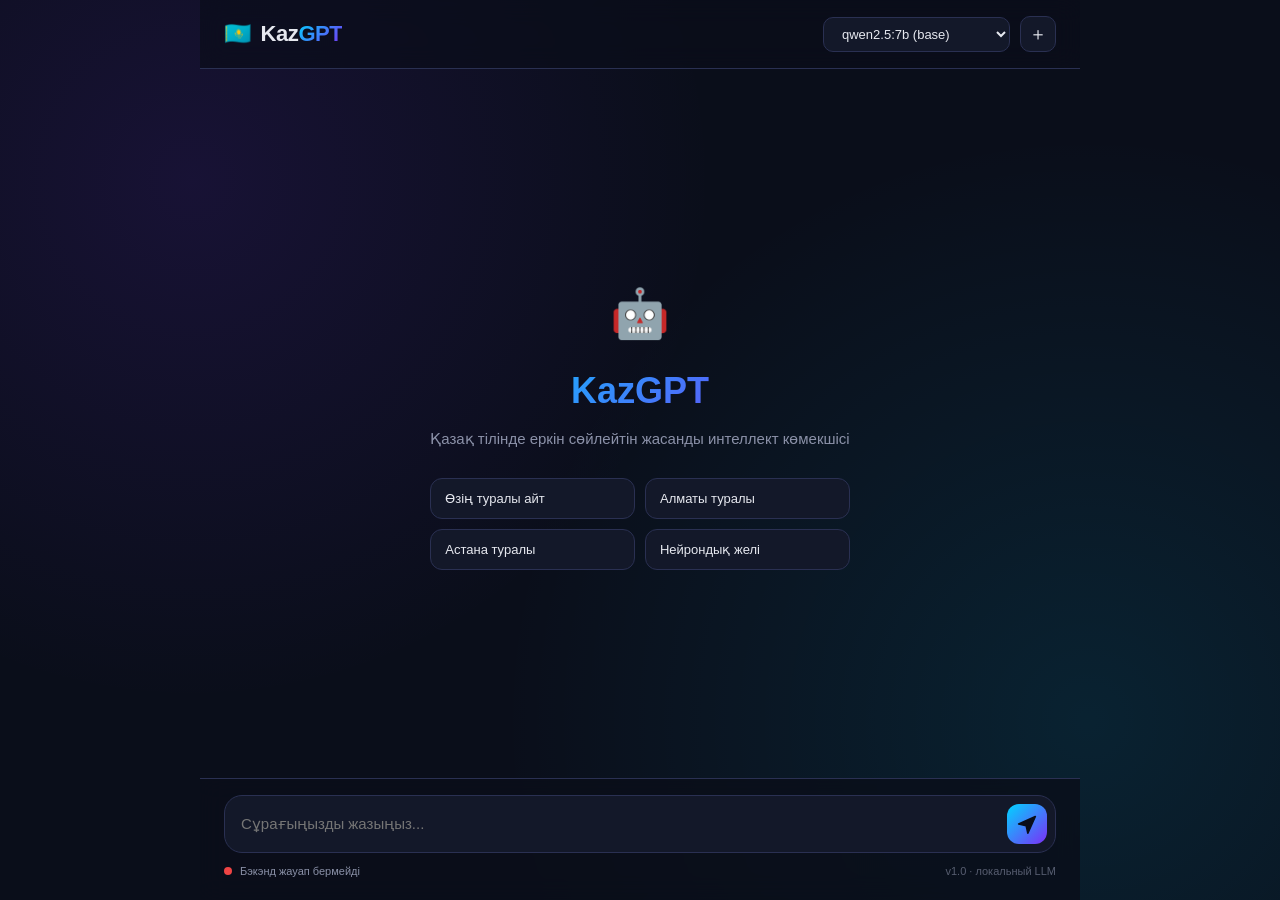
==== backend/src/main/resources/static/index.html @ 70ea5f59 "feat: initial KazGPT — local Kazakh AI assistant v1.0 working prototype: - Spring Boot 3.5 backend w" ====
<!DOCTYPE html>
<html lang="kk">
<head>
    <meta charset="UTF-8">
    <meta name="viewport" content="width=device-width, initial-scale=1.0">
    <title>KazGPT — Қазақ тіліндегі жасанды интеллект</title>
    <link rel="stylesheet" href="style.css">
    <link rel="icon" type="image/svg+xml" href="favicon.svg">
</head>
<body>
    <div class="app">
        <header>
            <div class="brand">
                <span class="brand-icon">🇰🇿</span>
                <span class="brand-text">Kaz<span class="brand-accent">GPT</span></span>
            </div>
            <div class="header-controls">
                <select id="modelSelect" class="model-select" title="Модельді таңдау">
                    <option value="base">qwen2.5:7b (base)</option>
                    <option value="v2">KazGPT v2 (fine-tuned)</option>
                </select>
                <button class="ghost-btn" id="newChatBtn" title="Жаңа сұхбат">＋</button>
            </div>
        </header>

        <main class="chat" id="chat">
            <div class="welcome">
                <div class="welcome-icon">🤖</div>
                <h1>KazGPT</h1>
                <p>Қазақ тілінде еркін сөйлейтін жасанды интеллект көмекшісі</p>
                <div class="suggestions">
                    <button class="suggestion" data-q="Сәлем! Өзің туралы айтып бер">Өзің туралы айт</button>
                    <button class="suggestion" data-q="Алматы туралы қысқаша мәлімет бер">Алматы туралы</button>
                    <button class="suggestion" data-q="Қазақстанның астанасы қандай?">Астана туралы</button>
                    <button class="suggestion" data-q="Нейрондық желі дегеніміз не?">Нейрондық желі</button>
                </div>
            </div>
        </main>

        <footer class="composer">
            <div class="input-wrap">
                <textarea id="input" placeholder="Сұрағыңызды жазыңыз..." rows="1"></textarea>
                <button id="sendBtn" class="send-btn" title="Жіберу">
                    <svg width="20" height="20" viewBox="0 0 24 24" fill="none">
                        <path d="M2 12l20-9-9 20-2-9-9-2z" stroke="currentColor" stroke-width="2" stroke-linejoin="round" fill="currentColor"/>
                    </svg>
                </button>
            </div>
            <div class="hint">
                <span id="statusDot" class="status-dot"></span>
                <span id="statusText">Күту режимінде</span>
                <span class="hint-version">v1.0 · локальный LLM</span>
            </div>
        </footer>
    </div>

    <script src="app.js"></script>
</body>
</html>
---- backend/src/main/resources/static/style.css ----
:root {
    --bg: #0a0e1a;
    --surface: #131829;
    --surface-2: #1c2238;
    --border: #2a3052;
    --text: #e6e8ef;
    --text-dim: #8b91a8;
    --accent: #00d4ff;
    --accent-2: #7b2ff7;
    --accent-grad: linear-gradient(135deg, #00d4ff 0%, #7b2ff7 100%);
    --success: #34d399;
    --danger: #ef4444;
}

* { box-sizing: border-box; margin: 0; padding: 0; }

html, body {
    height: 100%;
    overflow: hidden;
}

body {
    font-family: -apple-system, BlinkMacSystemFont, "Inter", "Segoe UI", sans-serif;
    background:
        radial-gradient(circle at 15% 20%, rgba(123, 47, 247, 0.12) 0%, transparent 40%),
        radial-gradient(circle at 85% 80%, rgba(0, 212, 255, 0.10) 0%, transparent 45%),
        var(--bg);
    color: var(--text);
    line-height: 1.55;
    font-size: 15px;
    -webkit-font-smoothing: antialiased;
}

.app {
    max-width: 880px;
    margin: 0 auto;
    height: 100vh;
    display: flex;
    flex-direction: column;
}

header {
    display: flex;
    align-items: center;
    justify-content: space-between;
    padding: 16px 24px;
    border-bottom: 1px solid var(--border);
    backdrop-filter: blur(12px);
    background: rgba(10, 14, 26, 0.7);
}

.brand {
    display: flex;
    align-items: center;
    gap: 10px;
    font-size: 22px;
    font-weight: 700;
    letter-spacing: -0.02em;
}

.brand-icon { font-size: 22px; }
.brand-accent {
    background: var(--accent-grad);
    -webkit-background-clip: text;
    background-clip: text;
    color: transparent;
}

.header-controls {
    display: flex;
    gap: 10px;
    align-items: center;
}

.model-select {
    background: var(--surface);
    color: var(--text);
    border: 1px solid var(--border);
    border-radius: 10px;
    padding: 8px 14px;
    font-size: 13px;
    font-family: inherit;
    cursor: pointer;
    outline: none;
    transition: border-color 0.15s;
}
.model-select:hover { border-color: var(--accent); }

.ghost-btn {
    background: var(--surface);
    color: var(--text);
    border: 1px solid var(--border);
    border-radius: 10px;
    width: 36px;
    height: 36px;
    cursor: pointer;
    font-size: 18px;
    transition: all 0.15s;
}
.ghost-btn:hover {
    border-color: var(--accent);
    color: var(--accent);
}

main.chat {
    flex: 1;
    overflow-y: auto;
    padding: 24px;
    display: flex;
    flex-direction: column;
    gap: 18px;
}

.welcome {
    text-align: center;
    padding: 40px 20px;
    margin: auto;
    max-width: 520px;
}
.welcome-icon { font-size: 48px; margin-bottom: 12px; }
.welcome h1 {
    font-size: 36px;
    margin-bottom: 8px;
    background: var(--accent-grad);
    -webkit-background-clip: text;
    background-clip: text;
    color: transparent;
}
.welcome p {
    color: var(--text-dim);
    margin-bottom: 28px;
}
.suggestions {
    display: grid;
    grid-template-columns: 1fr 1fr;
    gap: 10px;
}
.suggestion {
    background: var(--surface);
    color: var(--text);
    border: 1px solid var(--border);
    border-radius: 12px;
    padding: 12px 14px;
    text-align: left;
    cursor: pointer;
    font-family: inherit;
    font-size: 13px;
    transition: all 0.15s;
}
.suggestion:hover {
    border-color: var(--accent);
    background: var(--surface-2);
    transform: translateY(-2px);
}

.msg {
    display: flex;
    gap: 12px;
    align-items: flex-start;
    animation: fadeIn 0.3s ease;
}

@keyframes fadeIn {
    from { opacity: 0; transform: translateY(6px); }
    to { opacity: 1; transform: none; }
}

.msg.user { flex-direction: row-reverse; }

.avatar {
    width: 32px;
    height: 32px;
    border-radius: 10px;
    display: flex;
    align-items: center;
    justify-content: center;
    font-weight: 700;
    font-size: 13px;
    flex-shrink: 0;
}
.msg.bot .avatar { background: var(--accent-grad); color: #0a0e1a; }
.msg.user .avatar { background: var(--surface-2); color: var(--text); border: 1px solid var(--border); }

.bubble {
    max-width: 78%;
    padding: 12px 16px;
    border-radius: 14px;
    background: var(--surface);
    border: 1px solid var(--border);
    word-wrap: break-word;
    white-space: pre-wrap;
}
.msg.user .bubble {
    background: var(--surface-2);
    border-color: var(--accent);
}
.msg.bot.streaming .bubble::after {
    content: '▍';
    color: var(--accent);
    animation: blink 1s infinite;
    margin-left: 2px;
}
@keyframes blink {
    0%, 50% { opacity: 1; }
    51%, 100% { opacity: 0; }
}

.bubble strong { color: var(--accent); }

.composer {
    padding: 16px 24px 20px;
    border-top: 1px solid var(--border);
    background: rgba(10, 14, 26, 0.8);
    backdrop-filter: blur(12px);
}

.input-wrap {
    display: flex;
    align-items: flex-end;
    gap: 10px;
    background: var(--surface);
    border: 1px solid var(--border);
    border-radius: 18px;
    padding: 8px 8px 8px 16px;
    transition: border-color 0.15s;
}
.input-wrap:focus-within { border-color: var(--accent); }

textarea#input {
    flex: 1;
    background: transparent;
    border: none;
    color: var(--text);
    font-family: inherit;
    font-size: 15px;
    resize: none;
    outline: none;
    max-height: 160px;
    padding: 8px 0;
    line-height: 1.5;
}

.send-btn {
    background: var(--accent-grad);
    color: #0a0e1a;
    border: none;
    border-radius: 12px;
    width: 40px;
    height: 40px;
    display: flex;
    align-items: center;
    justify-content: center;
    cursor: pointer;
    flex-shrink: 0;
    transition: transform 0.15s, opacity 0.15s;
}
.send-btn:hover { transform: scale(1.05); }
.send-btn:disabled { opacity: 0.4; cursor: not-allowed; transform: none; }

.hint {
    display: flex;
    align-items: center;
    gap: 8px;
    margin-top: 10px;
    font-size: 11px;
    color: var(--text-dim);
}
.hint-version { margin-left: auto; opacity: 0.6; }

.status-dot {
    width: 8px;
    height: 8px;
    border-radius: 50%;
    background: var(--text-dim);
    transition: background 0.2s;
}
.status-dot.ok { background: var(--success); box-shadow: 0 0 8px var(--success); }
.status-dot.error { background: var(--danger); }

main.chat::-webkit-scrollbar { width: 8px; }
main.chat::-webkit-scrollbar-track { background: transparent; }
main.chat::-webkit-scrollbar-thumb { background: var(--border); border-radius: 4px; }
main.chat::-webkit-scrollbar-thumb:hover { background: var(--accent); }

@media (max-width: 640px) {
    header { padding: 12px 16px; }
    .brand { font-size: 18px; }
    main.chat { padding: 16px; }
    .composer { padding: 12px 16px 16px; }
    .bubble { max-width: 88%; }
    .suggestions { grid-template-columns: 1fr; }
    .welcome h1 { font-size: 28px; }
}
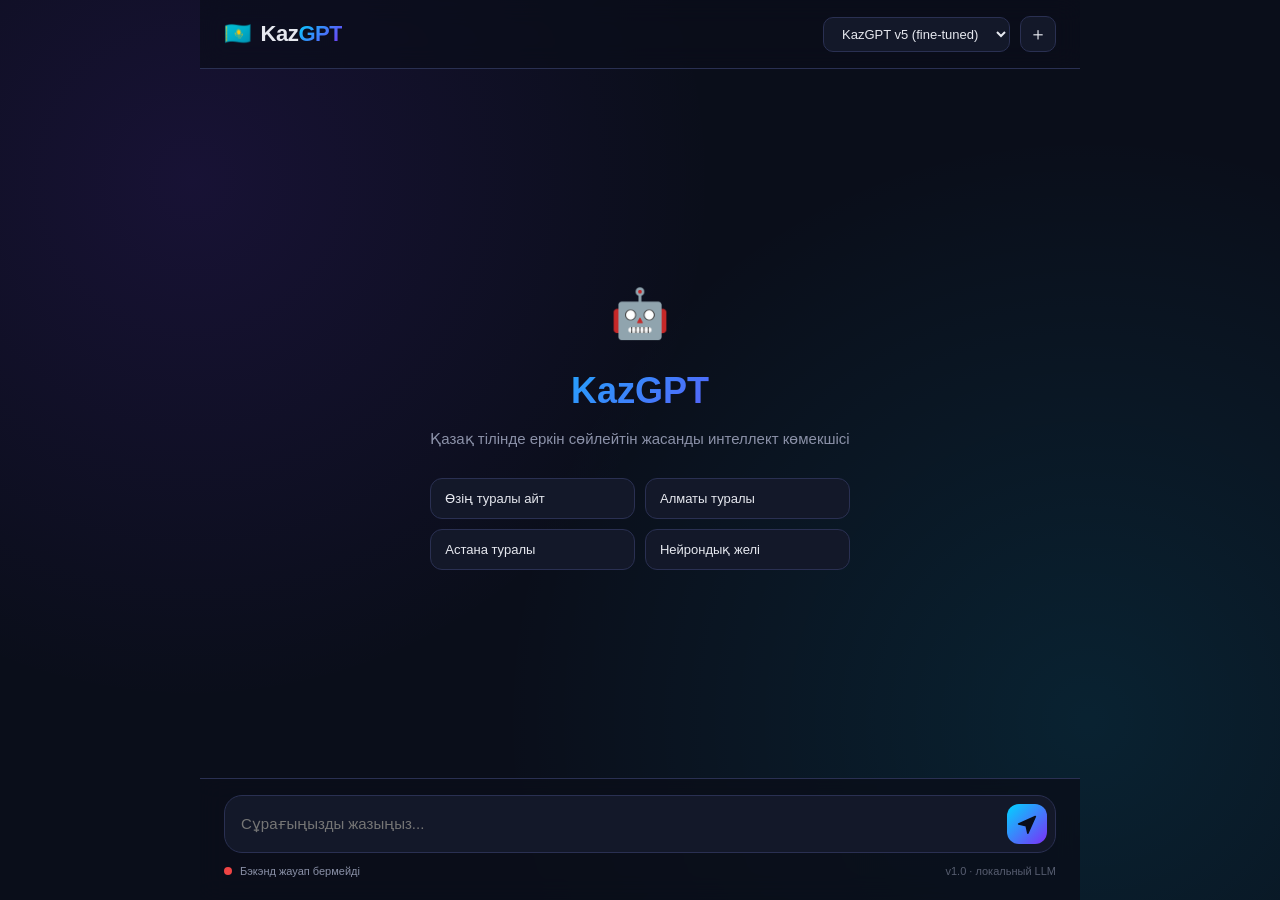
==== commit 3ae486d8: "feat(v5): KazGPT V5 — QLoRA fine-tuned model + anti-hallucination cache Model: - Registered kazgpt-v" ====
--- a/backend/src/main/resources/static/index.html
+++ b/backend/src/main/resources/static/index.html
@@ -16,7 +16,7 @@
             </div>
             <div class="header-controls">
                 <select id="modelSelect" class="model-select" title="Модельді таңдау">
-                    <option value="base">qwen2.5:7b (base)</option>
+                    <option value="base">KazGPT v5 (fine-tuned)</option>
                     <option value="v2">KazGPT v2 (fine-tuned)</option>
                 </select>
                 <button class="ghost-btn" id="newChatBtn" title="Жаңа сұхбат">＋</button>
--- a/backend/src/main/resources/static/style.css
+++ b/backend/src/main/resources/static/style.css
@@ -207,6 +207,47 @@
 
 .bubble strong { color: var(--accent); }
 
+/* Блоки кода */
+.bubble pre {
+    background: #0d1117;
+    border: 1px solid #30363d;
+    border-radius: 10px;
+    padding: 14px 16px;
+    margin: 10px 0;
+    overflow-x: auto;
+    white-space: pre;
+    font-size: 13px;
+    line-height: 1.6;
+}
+.bubble pre code {
+    font-family: 'Fira Code', 'Cascadia Code', 'Consolas', 'Monaco', monospace;
+    color: #e6edf3;
+    background: none;
+    padding: 0;
+    border: none;
+    font-size: 13px;
+}
+/* Инлайн-код */
+.bubble code {
+    background: rgba(110, 118, 129, 0.15);
+    border: 1px solid rgba(110, 118, 129, 0.3);
+    border-radius: 4px;
+    padding: 2px 6px;
+    font-family: 'Fira Code', 'Consolas', monospace;
+    font-size: 13px;
+    color: #79c0ff;
+}
+/* Метка языка (python, js...) */
+.code-lang {
+    display: block;
+    font-size: 11px;
+    color: #8b949e;
+    margin-bottom: 8px;
+    font-family: monospace;
+    text-transform: uppercase;
+    letter-spacing: 0.06em;
+}
+
 .composer {
     padding: 16px 24px 20px;
     border-top: 1px solid var(--border);
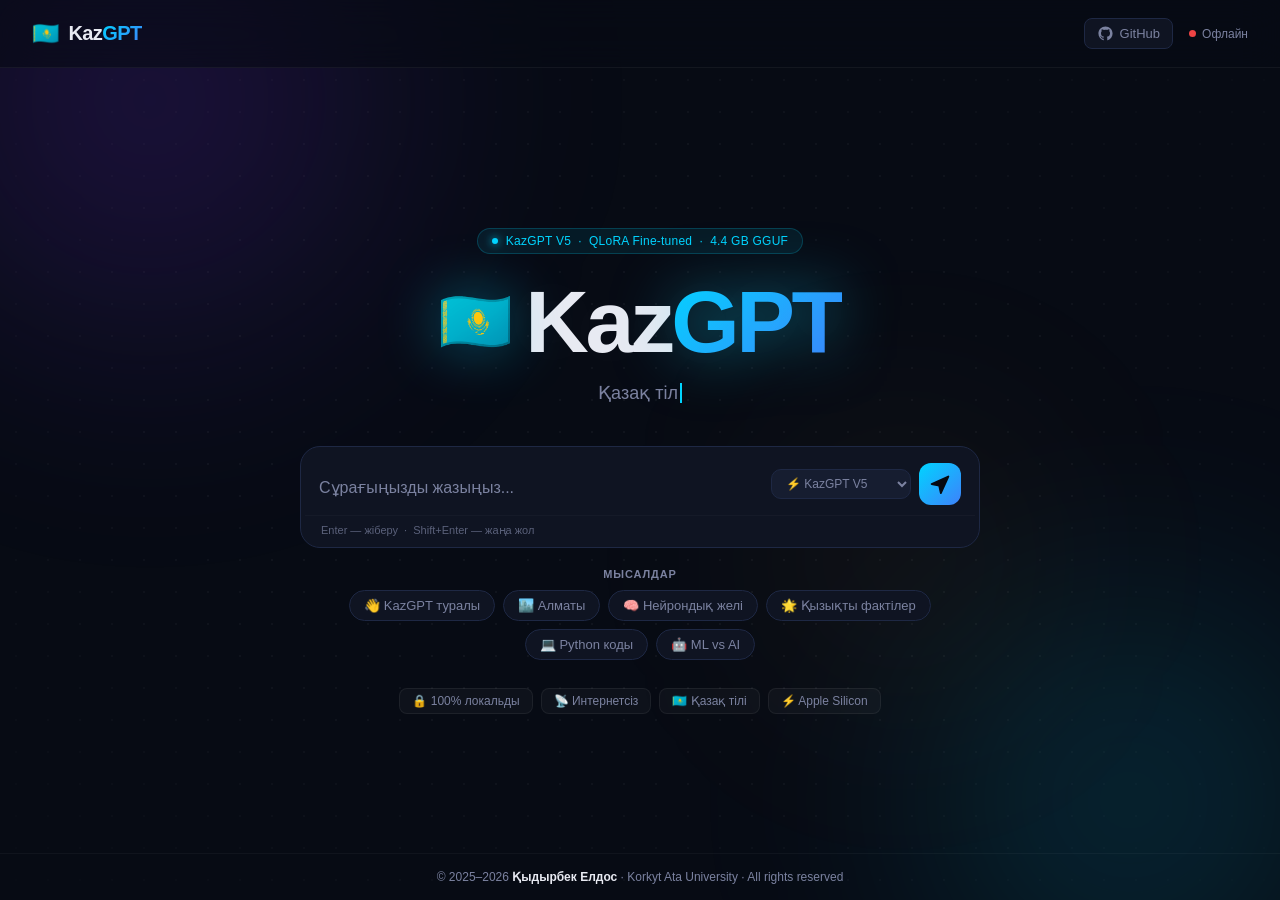
==== commit df91f71c: "feat: add landing page + redesign chat UI with full animations - New index.html: ChatGPT-style landi" ====
--- a/backend/src/main/resources/static/index.html
+++ b/backend/src/main/resources/static/index.html
@@ -4,56 +4,91 @@
     <meta charset="UTF-8">
     <meta name="viewport" content="width=device-width, initial-scale=1.0">
     <title>KazGPT — Қазақ тіліндегі жасанды интеллект</title>
-    <link rel="stylesheet" href="style.css">
+    <link rel="stylesheet" href="landing.css">
     <link rel="icon" type="image/svg+xml" href="favicon.svg">
 </head>
 <body>
-    <div class="app">
-        <header>
-            <div class="brand">
-                <span class="brand-icon">🇰🇿</span>
-                <span class="brand-text">Kaz<span class="brand-accent">GPT</span></span>
+    <div class="aurora" aria-hidden="true">
+        <div class="aurora-blob aurora-blob--1"></div>
+        <div class="aurora-blob aurora-blob--2"></div>
+        <div class="aurora-blob aurora-blob--3"></div>
+    </div>
+    <div class="grid-overlay" aria-hidden="true"></div>
+
+    <nav class="nav">
+        <div class="nav-logo">
+            <span class="nav-flag">🇰🇿</span>
+            <span class="nav-name">Kaz<span class="grad">GPT</span></span>
+        </div>
+        <div class="nav-right">
+            <a class="nav-link" href="https://github.com/Kennurken/kazgpt-ai-assistant" target="_blank" rel="noopener">
+                <svg width="17" height="17" viewBox="0 0 24 24" fill="currentColor"><path d="M12 2C6.477 2 2 6.477 2 12c0 4.418 2.865 8.166 6.839 9.489.5.092.682-.217.682-.482 0-.237-.008-.868-.013-1.703-2.782.604-3.369-1.34-3.369-1.34-.454-1.156-1.11-1.462-1.11-1.462-.908-.62.069-.608.069-.608 1.003.07 1.531 1.03 1.531 1.03.892 1.529 2.341 1.087 2.91.831.092-.646.35-1.086.636-1.336-2.22-.253-4.555-1.11-4.555-4.943 0-1.091.39-1.984 1.029-2.683-.103-.253-.446-1.27.098-2.647 0 0 .84-.269 2.75 1.025A9.578 9.578 0 0112 6.836c.85.004 1.705.114 2.504.336 1.909-1.294 2.747-1.025 2.747-1.025.546 1.377.203 2.394.1 2.647.64.699 1.028 1.592 1.028 2.683 0 3.842-2.339 4.687-4.566 4.935.359.309.678.919.678 1.852 0 1.336-.012 2.415-.012 2.743 0 .267.18.578.688.48C19.138 20.163 22 16.418 22 12c0-5.523-4.477-10-10-10z"/></svg>
+                GitHub
+            </a>
+            <div class="nav-status">
+                <span class="status-dot" id="navStatus"></span>
+                <span id="navStatusText">Тексеру...</span>
             </div>
-            <div class="header-controls">
-                <select id="modelSelect" class="model-select" title="Модельді таңдау">
-                    <option value="base">KazGPT v5 (fine-tuned)</option>
-                    <option value="v2">KazGPT v2 (fine-tuned)</option>
-                </select>
-                <button class="ghost-btn" id="newChatBtn" title="Жаңа сұхбат">＋</button>
+        </div>
+    </nav>
+
+    <main class="hero">
+        <div class="hero-content">
+            <div class="hero-badge">
+                <span class="badge-pulse"></span>
+                KazGPT V5 &nbsp;·&nbsp; QLoRA Fine-tuned &nbsp;·&nbsp; 4.4 GB GGUF
             </div>
-        </header>
 
-        <main class="chat" id="chat">
-            <div class="welcome">
-                <div class="welcome-icon">🤖</div>
-                <h1>KazGPT</h1>
-                <p>Қазақ тілінде еркін сөйлейтін жасанды интеллект көмекшісі</p>
-                <div class="suggestions">
-                    <button class="suggestion" data-q="Сәлем! Өзің туралы айтып бер">Өзің туралы айт</button>
-                    <button class="suggestion" data-q="Алматы туралы қысқаша мәлімет бер">Алматы туралы</button>
-                    <button class="suggestion" data-q="Қазақстанның астанасы қандай?">Астана туралы</button>
-                    <button class="suggestion" data-q="Нейрондық желі дегеніміз не?">Нейрондық желі</button>
+            <div class="hero-logo">
+                <span class="logo-flag">🇰🇿</span>
+                <h1 class="logo-text">Kaz<span class="logo-grad">GPT</span></h1>
+            </div>
+
+            <p class="hero-tagline" id="tagline">&nbsp;</p>
+
+            <div class="prompt-card" id="promptCard">
+                <div class="prompt-wrap">
+                    <textarea id="promptInput" class="prompt-input" placeholder="Сұрағыңызды жазыңыз..." rows="1" autofocus></textarea>
+                    <div class="prompt-actions">
+                        <select id="modelSelect" class="model-pill">
+                            <option value="v5">⚡ KazGPT V5</option>
+                            <option value="base">🔷 Qwen2.5 Base</option>
+                        </select>
+                        <button id="sendBtn" class="send-fab" title="Жіберу">
+                            <svg width="20" height="20" viewBox="0 0 24 24" fill="none">
+                                <path d="M2 12l20-9-9 20-2-9-9-2z" stroke="currentColor" stroke-width="2.2" stroke-linejoin="round" fill="currentColor"/>
+                            </svg>
+                        </button>
+                    </div>
+                </div>
+                <div class="prompt-meta">
+                    <span>Enter — жіберу &nbsp;·&nbsp; Shift+Enter — жаңа жол</span>
                 </div>
             </div>
-        </main>
 
-        <footer class="composer">
-            <div class="input-wrap">
-                <textarea id="input" placeholder="Сұрағыңызды жазыңыз..." rows="1"></textarea>
-                <button id="sendBtn" class="send-btn" title="Жіберу">
-                    <svg width="20" height="20" viewBox="0 0 24 24" fill="none">
-                        <path d="M2 12l20-9-9 20-2-9-9-2z" stroke="currentColor" stroke-width="2" stroke-linejoin="round" fill="currentColor"/>
-                    </svg>
-                </button>
+            <p class="suggest-label">Мысалдар</p>
+            <div class="chips">
+                <button class="chip" data-q="Сәлем! KazGPT туралы айтып бер">👋 KazGPT туралы</button>
+                <button class="chip" data-q="Алматы қаласы туралы қысқаша мәлімет бер">🏙️ Алматы</button>
+                <button class="chip" data-q="Нейрондық желі дегеніміз не? Қарапайым тілмен түсіндір">🧠 Нейрондық желі</button>
+                <button class="chip" data-q="Қазақстан туралы 5 қызықты факт айт">🌟 Қызықты фактілер</button>
+                <button class="chip" data-q="Python тілінде fibonacci санын есептеу кодын жаз">💻 Python коды</button>
+                <button class="chip" data-q="Машиналық оқыту мен жасанды интеллект айырмашылығы неде?">🤖 ML vs AI</button>
             </div>
-            <div class="hint">
-                <span id="statusDot" class="status-dot"></span>
-                <span id="statusText">Күту режимінде</span>
-                <span class="hint-version">v1.0 · локальный LLM</span>
+
+            <div class="features">
+                <span class="feat">🔒 100% локальды</span>
+                <span class="feat">📡 Интернетсіз</span>
+                <span class="feat">🇰🇿 Қазақ тілі</span>
+                <span class="feat">⚡ Apple Silicon</span>
             </div>
-        </footer>
-    </div>
+        </div>
+    </main>
 
-    <script src="app.js"></script>
+    <footer class="footer">
+        © 2025–2026 <strong>Қыдырбек Елдос</strong> · Korkyt Ata University · All rights reserved
+    </footer>
+
+    <script src="landing.js"></script>
 </body>
 </html>
--- a/backend/src/main/resources/static/landing.css
+++ b/backend/src/main/resources/static/landing.css
@@ -0,0 +1,514 @@
+/* ── Reset & base ─────────────────────────────────────────────── */
+*, *::before, *::after { box-sizing: border-box; margin: 0; padding: 0; }
+
+:root {
+    --bg:        #070b14;
+    --surface:   #0f1422;
+    --surface-2: #161d30;
+    --border:    #1e2844;
+    --text:      #e8eaf2;
+    --text-dim:  #7b82a0;
+    --accent:    #00d4ff;
+    --accent-2:  #7b2ff7;
+    --gold:      #f4b942;
+    --grad: linear-gradient(135deg, #00d4ff 0%, #7b2ff7 100%);
+    --success:   #34d399;
+}
+
+html { scroll-behavior: smooth; }
+
+body {
+    font-family: -apple-system, BlinkMacSystemFont, "Inter", "Segoe UI", sans-serif;
+    background: var(--bg);
+    color: var(--text);
+    min-height: 100vh;
+    display: flex;
+    flex-direction: column;
+    overflow-x: hidden;
+    -webkit-font-smoothing: antialiased;
+}
+
+/* ── Aurora background ────────────────────────────────────────── */
+.aurora {
+    position: fixed;
+    inset: 0;
+    z-index: 0;
+    pointer-events: none;
+    overflow: hidden;
+}
+.aurora-blob {
+    position: absolute;
+    border-radius: 50%;
+    filter: blur(100px);
+    opacity: 0;
+    animation: blobFadeIn 1.5s ease forwards;
+}
+.aurora-blob--1 {
+    width: 700px; height: 700px;
+    background: radial-gradient(circle, rgba(123,47,247,0.22), transparent 70%);
+    top: -250px; left: -200px;
+    animation: blobFadeIn 1.5s 0.2s ease forwards, blob1Move 20s 1.7s ease-in-out infinite alternate;
+}
+.aurora-blob--2 {
+    width: 600px; height: 600px;
+    background: radial-gradient(circle, rgba(0,212,255,0.18), transparent 70%);
+    bottom: -200px; right: -150px;
+    animation: blobFadeIn 1.5s 0.4s ease forwards, blob2Move 25s 1.9s ease-in-out infinite alternate;
+}
+.aurora-blob--3 {
+    width: 400px; height: 400px;
+    background: radial-gradient(circle, rgba(244,185,66,0.08), transparent 70%);
+    top: 40%; left: 55%;
+    animation: blobFadeIn 1.5s 0.6s ease forwards, blob3Move 18s 2.1s ease-in-out infinite alternate;
+}
+@keyframes blobFadeIn { to { opacity: 1; } }
+@keyframes blob1Move {
+    from { transform: translate(0, 0) scale(1); }
+    to   { transform: translate(80px, 60px) scale(1.15); }
+}
+@keyframes blob2Move {
+    from { transform: translate(0, 0) scale(1); }
+    to   { transform: translate(-70px, -50px) scale(1.1); }
+}
+@keyframes blob3Move {
+    from { transform: translate(0, 0) scale(1); }
+    to   { transform: translate(40px, -60px) scale(0.9); }
+}
+
+/* ── Dot grid ─────────────────────────────────────────────────── */
+.grid-overlay {
+    position: fixed;
+    inset: 0;
+    z-index: 0;
+    pointer-events: none;
+    background-image: radial-gradient(circle, rgba(255,255,255,0.04) 1px, transparent 1px);
+    background-size: 32px 32px;
+    mask-image: radial-gradient(ellipse 80% 80% at 50% 50%, black 40%, transparent 100%);
+}
+
+/* ── Nav ──────────────────────────────────────────────────────── */
+.nav {
+    position: relative;
+    z-index: 10;
+    display: flex;
+    align-items: center;
+    justify-content: space-between;
+    padding: 18px 32px;
+    border-bottom: 1px solid rgba(255,255,255,0.05);
+    backdrop-filter: blur(20px);
+    background: rgba(7,11,20,0.6);
+    animation: navSlide 0.6s cubic-bezier(0.16,1,0.3,1) both;
+}
+@keyframes navSlide {
+    from { opacity: 0; transform: translateY(-16px); }
+    to   { opacity: 1; transform: translateY(0); }
+}
+
+.nav-logo {
+    display: flex;
+    align-items: center;
+    gap: 10px;
+    font-size: 20px;
+    font-weight: 800;
+    letter-spacing: -0.03em;
+    text-decoration: none;
+    color: var(--text);
+}
+.nav-flag {
+    font-size: 22px;
+    animation: flagWave 3s ease-in-out infinite;
+    display: inline-block;
+    transform-origin: bottom center;
+}
+@keyframes flagWave {
+    0%,100% { transform: rotate(-4deg); }
+    50%     { transform: rotate(4deg); }
+}
+.grad {
+    background: var(--grad);
+    background-size: 200% 200%;
+    -webkit-background-clip: text;
+    background-clip: text;
+    color: transparent;
+    animation: gradShift 5s ease infinite;
+}
+@keyframes gradShift {
+    0%   { background-position: 0% 50%; }
+    50%  { background-position: 100% 50%; }
+    100% { background-position: 0% 50%; }
+}
+
+.nav-right {
+    display: flex;
+    align-items: center;
+    gap: 16px;
+}
+.nav-link {
+    display: flex;
+    align-items: center;
+    gap: 6px;
+    color: var(--text-dim);
+    text-decoration: none;
+    font-size: 13px;
+    font-weight: 500;
+    padding: 6px 12px;
+    border-radius: 8px;
+    border: 1px solid var(--border);
+    background: var(--surface);
+    transition: all 0.2s;
+}
+.nav-link:hover {
+    color: var(--text);
+    border-color: var(--accent);
+    box-shadow: 0 0 12px rgba(0,212,255,0.15);
+    transform: translateY(-1px);
+}
+.nav-status {
+    display: flex;
+    align-items: center;
+    gap: 6px;
+    font-size: 12px;
+    color: var(--text-dim);
+}
+.status-dot {
+    width: 7px; height: 7px;
+    border-radius: 50%;
+    background: var(--text-dim);
+    transition: background 0.4s, box-shadow 0.4s;
+    flex-shrink: 0;
+}
+.status-dot.ok {
+    background: var(--success);
+    box-shadow: 0 0 8px var(--success);
+    animation: dotPulse 2.5s ease-in-out infinite;
+}
+.status-dot.error { background: #ef4444; }
+@keyframes dotPulse {
+    0%,100% { box-shadow: 0 0 6px var(--success); }
+    50%     { box-shadow: 0 0 16px var(--success); }
+}
+
+/* ── Hero ─────────────────────────────────────────────────────── */
+.hero {
+    flex: 1;
+    display: flex;
+    align-items: center;
+    justify-content: center;
+    padding: 40px 24px 20px;
+    position: relative;
+    z-index: 1;
+}
+.hero-content {
+    width: 100%;
+    max-width: 680px;
+    display: flex;
+    flex-direction: column;
+    align-items: center;
+    gap: 0;
+}
+
+/* Badge */
+.hero-badge {
+    display: inline-flex;
+    align-items: center;
+    gap: 8px;
+    font-size: 12px;
+    font-weight: 500;
+    color: var(--accent);
+    background: rgba(0,212,255,0.08);
+    border: 1px solid rgba(0,212,255,0.2);
+    border-radius: 100px;
+    padding: 5px 14px;
+    margin-bottom: 24px;
+    letter-spacing: 0.02em;
+    animation: fadeUp 0.6s 0.1s cubic-bezier(0.16,1,0.3,1) both;
+}
+.badge-pulse {
+    width: 6px; height: 6px;
+    border-radius: 50%;
+    background: var(--accent);
+    box-shadow: 0 0 8px var(--accent);
+    animation: dotPulse 2s ease-in-out infinite;
+}
+
+/* Logo */
+.hero-logo {
+    display: flex;
+    align-items: center;
+    justify-content: center;
+    gap: 12px;
+    margin-bottom: 16px;
+    animation: fadeUp 0.6s 0.2s cubic-bezier(0.16,1,0.3,1) both;
+}
+.logo-flag {
+    font-size: 60px;
+    filter: drop-shadow(0 0 30px rgba(0,212,255,0.4));
+    animation: logoFloat 4s ease-in-out infinite, popIn 0.8s 0.2s cubic-bezier(0.34,1.56,0.64,1) both;
+}
+@keyframes logoFloat {
+    0%,100% { transform: translateY(0) rotate(-2deg); }
+    50%     { transform: translateY(-12px) rotate(2deg); }
+}
+@keyframes popIn {
+    from { opacity: 0; transform: scale(0.4); }
+    to   { opacity: 1; transform: scale(1); }
+}
+.logo-text {
+    font-size: clamp(56px, 10vw, 88px);
+    font-weight: 900;
+    letter-spacing: -0.04em;
+    color: var(--text);
+    line-height: 1;
+    text-shadow: 0 0 60px rgba(255,255,255,0.06);
+}
+.logo-grad {
+    background: var(--grad);
+    background-size: 200% 200%;
+    -webkit-background-clip: text;
+    background-clip: text;
+    color: transparent;
+    animation: gradShift 4s ease infinite;
+    filter: drop-shadow(0 0 30px rgba(0,212,255,0.5));
+}
+
+/* Tagline */
+.hero-tagline {
+    font-size: 18px;
+    color: var(--text-dim);
+    margin-bottom: 36px;
+    min-height: 28px;
+    text-align: center;
+    animation: fadeUp 0.6s 0.4s cubic-bezier(0.16,1,0.3,1) both;
+}
+.cursor {
+    display: inline-block;
+    width: 2px;
+    height: 1.1em;
+    background: var(--accent);
+    margin-left: 2px;
+    vertical-align: text-bottom;
+    animation: cursorBlink 0.9s ease-in-out infinite;
+}
+@keyframes cursorBlink {
+    0%,45% { opacity: 1; }
+    55%,100% { opacity: 0; }
+}
+
+/* Prompt card */
+.prompt-card {
+    width: 100%;
+    background: var(--surface);
+    border: 1px solid var(--border);
+    border-radius: 20px;
+    padding: 4px 4px 0 4px;
+    margin-bottom: 20px;
+    transition: border-color 0.3s, box-shadow 0.3s;
+    animation: fadeUp 0.6s 0.5s cubic-bezier(0.16,1,0.3,1) both;
+    position: relative;
+    overflow: hidden;
+}
+.prompt-card::before {
+    content: '';
+    position: absolute;
+    inset: 0;
+    border-radius: 20px;
+    background: var(--grad);
+    opacity: 0;
+    transition: opacity 0.3s;
+    z-index: 0;
+    padding: 1px;
+    -webkit-mask: linear-gradient(#fff 0 0) content-box, linear-gradient(#fff 0 0);
+    mask: linear-gradient(#fff 0 0) content-box, linear-gradient(#fff 0 0);
+    -webkit-mask-composite: xor;
+    mask-composite: exclude;
+}
+.prompt-card.focused {
+    border-color: transparent;
+    box-shadow: 0 0 0 1.5px var(--accent), 0 8px 40px rgba(0,212,255,0.15);
+}
+.prompt-card.focused::before { opacity: 1; }
+
+.prompt-wrap {
+    display: flex;
+    align-items: flex-end;
+    gap: 8px;
+    padding: 12px 14px 10px;
+    position: relative;
+    z-index: 1;
+}
+.prompt-input {
+    flex: 1;
+    background: transparent;
+    border: none;
+    outline: none;
+    color: var(--text);
+    font-family: inherit;
+    font-size: 16px;
+    resize: none;
+    max-height: 200px;
+    line-height: 1.55;
+    padding: 4px 0;
+}
+.prompt-input::placeholder { color: var(--text-dim); }
+
+.prompt-actions {
+    display: flex;
+    align-items: center;
+    gap: 8px;
+    flex-shrink: 0;
+}
+.model-pill {
+    background: var(--surface-2);
+    color: var(--text-dim);
+    border: 1px solid var(--border);
+    border-radius: 10px;
+    padding: 6px 10px;
+    font-size: 12px;
+    font-family: inherit;
+    cursor: pointer;
+    outline: none;
+    transition: all 0.2s;
+}
+.model-pill:hover { border-color: var(--accent); color: var(--text); }
+
+.send-fab {
+    background: var(--grad);
+    background-size: 200% 200%;
+    color: #060a12;
+    border: none;
+    border-radius: 12px;
+    width: 42px; height: 42px;
+    display: flex;
+    align-items: center;
+    justify-content: center;
+    cursor: pointer;
+    transition: transform 0.2s cubic-bezier(0.34,1.56,0.64,1), box-shadow 0.2s, opacity 0.15s;
+    animation: gradShift 4s ease infinite;
+    flex-shrink: 0;
+}
+.send-fab:hover {
+    transform: scale(1.1) translateY(-2px);
+    box-shadow: 0 6px 24px rgba(0,212,255,0.4);
+}
+.send-fab:active { transform: scale(0.95); }
+.send-fab:disabled { opacity: 0.3; cursor: not-allowed; transform: none; box-shadow: none; }
+
+.prompt-meta {
+    padding: 8px 16px 10px;
+    font-size: 11px;
+    color: var(--text-dim);
+    opacity: 0.7;
+    position: relative;
+    z-index: 1;
+    border-top: 1px solid rgba(255,255,255,0.04);
+}
+
+/* Suggest label */
+.suggest-label {
+    font-size: 11px;
+    font-weight: 600;
+    letter-spacing: 0.08em;
+    text-transform: uppercase;
+    color: var(--text-dim);
+    margin-bottom: 10px;
+    animation: fadeUp 0.5s 0.6s both;
+}
+
+/* Chips */
+.chips {
+    display: flex;
+    flex-wrap: wrap;
+    gap: 8px;
+    justify-content: center;
+    margin-bottom: 28px;
+    animation: fadeUp 0.5s 0.65s both;
+}
+.chip {
+    background: var(--surface);
+    color: var(--text-dim);
+    border: 1px solid var(--border);
+    border-radius: 100px;
+    padding: 7px 14px;
+    font-size: 13px;
+    font-family: inherit;
+    cursor: pointer;
+    transition: all 0.22s cubic-bezier(0.34,1.56,0.64,1);
+    white-space: nowrap;
+    opacity: 0;
+    animation: fadeUp 0.5s cubic-bezier(0.16,1,0.3,1) forwards;
+}
+.chip:nth-child(1) { animation-delay: 0.7s; }
+.chip:nth-child(2) { animation-delay: 0.78s; }
+.chip:nth-child(3) { animation-delay: 0.86s; }
+.chip:nth-child(4) { animation-delay: 0.94s; }
+.chip:nth-child(5) { animation-delay: 1.02s; }
+.chip:nth-child(6) { animation-delay: 1.1s; }
+.chip:hover {
+    background: var(--surface-2);
+    border-color: var(--accent);
+    color: var(--text);
+    transform: translateY(-3px) scale(1.04);
+    box-shadow: 0 6px 20px rgba(0,212,255,0.15);
+}
+.chip:active { transform: translateY(-1px) scale(1); }
+
+/* Features */
+.features {
+    display: flex;
+    gap: 8px;
+    flex-wrap: wrap;
+    justify-content: center;
+    animation: fadeUp 0.5s 1.1s both;
+}
+.feat {
+    font-size: 12px;
+    color: var(--text-dim);
+    background: rgba(255,255,255,0.03);
+    border: 1px solid rgba(255,255,255,0.06);
+    border-radius: 8px;
+    padding: 5px 12px;
+    transition: all 0.2s;
+}
+.feat:hover {
+    color: var(--text);
+    border-color: rgba(0,212,255,0.25);
+    background: rgba(0,212,255,0.05);
+}
+
+/* ── Footer ───────────────────────────────────────────────────── */
+.footer {
+    position: relative;
+    z-index: 1;
+    text-align: center;
+    padding: 16px 24px;
+    font-size: 12px;
+    color: var(--text-dim);
+    opacity: 0.7;
+    border-top: 1px solid rgba(255,255,255,0.04);
+    animation: fadeUp 0.5s 1.2s both;
+}
+.footer strong { color: var(--text); }
+
+/* ── Page transition ──────────────────────────────────────────── */
+body.fade-out {
+    animation: pageOut 0.3s ease forwards;
+}
+@keyframes pageOut {
+    to { opacity: 0; transform: translateY(-8px); }
+}
+
+/* ── Shared keyframes ─────────────────────────────────────────── */
+@keyframes fadeUp {
+    from { opacity: 0; transform: translateY(16px); }
+    to   { opacity: 1; transform: translateY(0); }
+}
+
+/* ── Responsive ───────────────────────────────────────────────── */
+@media (max-width: 600px) {
+    .nav { padding: 14px 18px; }
+    .hero { padding: 30px 16px 16px; }
+    .logo-flag { font-size: 44px; }
+    .chips { gap: 6px; }
+    .chip { font-size: 12px; padding: 6px 12px; }
+    .nav-link span { display: none; }
+}
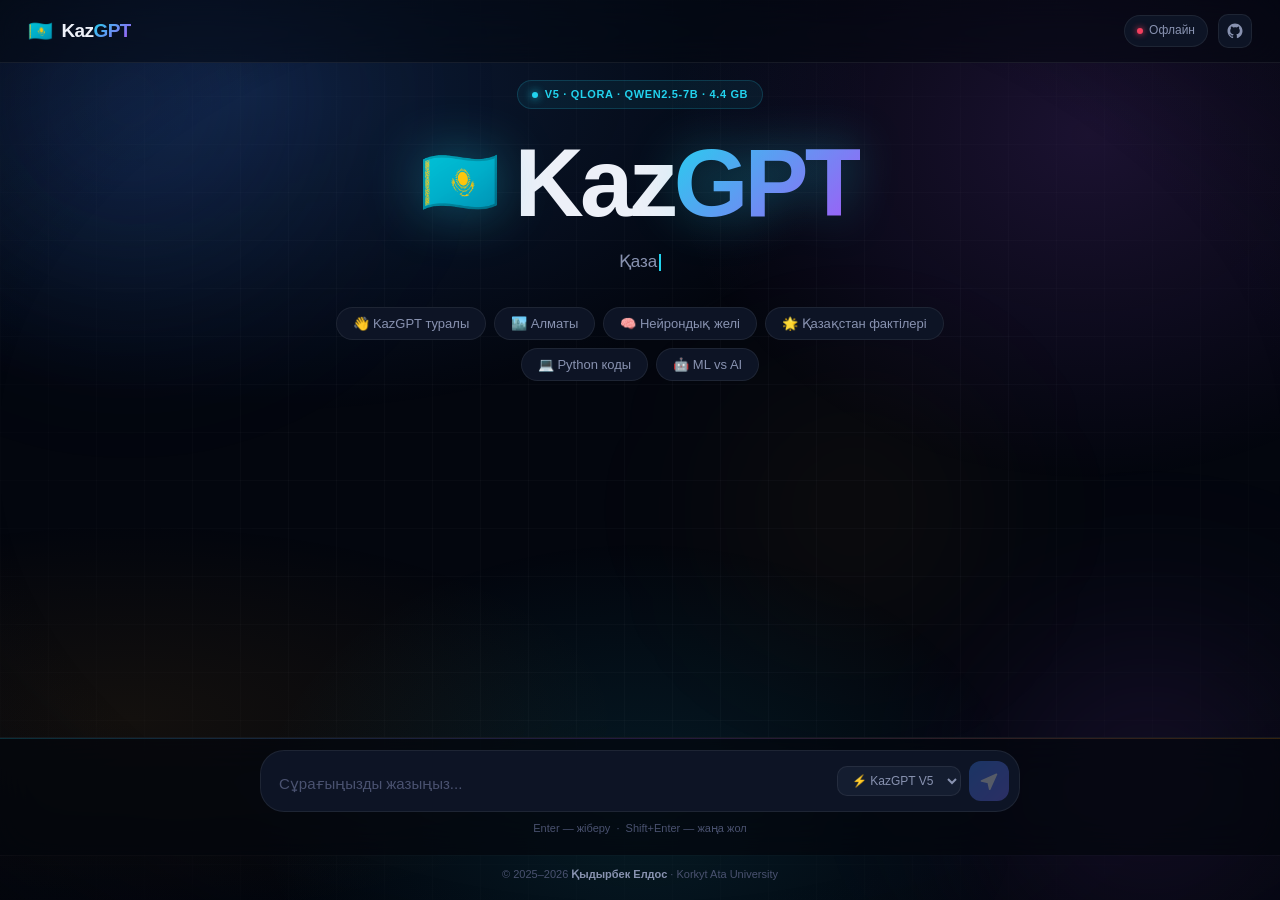
==== commit 07585489: "feat: full single-page redesign — no redirect, landing→chat in-place - New index.html: single SPA, l" ====
--- a/backend/src/main/resources/static/index.html
+++ b/backend/src/main/resources/static/index.html
@@ -1,94 +1,101 @@
 <!DOCTYPE html>
 <html lang="kk">
 <head>
-    <meta charset="UTF-8">
-    <meta name="viewport" content="width=device-width, initial-scale=1.0">
-    <title>KazGPT — Қазақ тіліндегі жасанды интеллект</title>
-    <link rel="stylesheet" href="landing.css">
-    <link rel="icon" type="image/svg+xml" href="favicon.svg">
+  <meta charset="UTF-8">
+  <meta name="viewport" content="width=device-width, initial-scale=1.0">
+  <title>KazGPT</title>
+  <link rel="stylesheet" href="main.css">
+  <link rel="icon" type="image/svg+xml" href="favicon.svg">
 </head>
 <body>
-    <div class="aurora" aria-hidden="true">
-        <div class="aurora-blob aurora-blob--1"></div>
-        <div class="aurora-blob aurora-blob--2"></div>
-        <div class="aurora-blob aurora-blob--3"></div>
+<div class="app" id="app">
+
+  <!-- ── Background ── -->
+  <div class="bg" aria-hidden="true">
+    <div class="bg-mesh"></div>
+    <div class="bg-orb bg-orb--a"></div>
+    <div class="bg-orb bg-orb--b"></div>
+    <div class="bg-orb bg-orb--c"></div>
+    <div class="bg-grid"></div>
+    <div class="bg-vignette"></div>
+  </div>
+
+  <!-- ── Header ── -->
+  <header class="header" id="header">
+    <a class="logo" href="/" id="logoLink">
+      <span class="logo-flag">🇰🇿</span>
+      <span class="logo-word">Kaz<em>GPT</em></span>
+    </a>
+    <div class="header-mid" id="headerMid">
+      <!-- model selector appears in chat mode -->
     </div>
-    <div class="grid-overlay" aria-hidden="true"></div>
+    <div class="header-right">
+      <div class="status-pill" id="statusPill">
+        <span class="status-dot" id="statusDot"></span>
+        <span id="statusText">...</span>
+      </div>
+      <a class="icon-btn" href="https://github.com/Kennurken/kazgpt-ai-assistant" target="_blank" title="GitHub">
+        <svg width="18" height="18" viewBox="0 0 24 24" fill="currentColor"><path d="M12 2C6.477 2 2 6.477 2 12c0 4.418 2.865 8.166 6.839 9.489.5.092.682-.217.682-.482 0-.237-.008-.868-.013-1.703-2.782.604-3.369-1.34-3.369-1.34-.454-1.156-1.11-1.462-1.11-1.462-.908-.62.069-.608.069-.608 1.003.07 1.531 1.03 1.531 1.03.892 1.529 2.341 1.087 2.91.831.092-.646.35-1.086.636-1.336-2.22-.253-4.555-1.11-4.555-4.943 0-1.091.39-1.984 1.029-2.683-.103-.253-.446-1.27.098-2.647 0 0 .84-.269 2.75 1.025A9.578 9.578 0 0112 6.836c.85.004 1.705.114 2.504.336 1.909-1.294 2.747-1.025 2.747-1.025.546 1.377.203 2.394.1 2.647.64.699 1.028 1.592 1.028 2.683 0 3.842-2.339 4.687-4.566 4.935.359.309.678.919.678 1.852 0 1.336-.012 2.415-.012 2.743 0 .267.18.578.688.48C19.138 20.163 22 16.418 22 12c0-5.523-4.477-10-10-10z"/></svg>
+      </a>
+      <button class="icon-btn" id="newChatBtn" title="Жаңа сұхбат" style="display:none">
+        <svg width="16" height="16" viewBox="0 0 24 24" fill="none" stroke="currentColor" stroke-width="2.2"><path d="M12 5v14M5 12h14"/></svg>
+      </button>
+    </div>
+  </header>
 
-    <nav class="nav">
-        <div class="nav-logo">
-            <span class="nav-flag">🇰🇿</span>
-            <span class="nav-name">Kaz<span class="grad">GPT</span></span>
+  <!-- ── Landing hero ── -->
+  <section class="hero" id="hero">
+    <div class="hero-inner">
+      <div class="hero-eyebrow">
+        <span class="eyebrow-dot"></span>
+        V5 · QLoRA · Qwen2.5-7B · 4.4 GB
+      </div>
+      <div class="hero-title">
+        <span class="hero-flag">🇰🇿</span>
+        <h1>Kaz<em>GPT</em></h1>
+      </div>
+      <p class="hero-sub" id="heroSub">&nbsp;</p>
+      <div class="hero-chips" id="heroChips">
+        <button class="chip" data-q="Сәлем! KazGPT туралы айтып бер">👋 KazGPT туралы</button>
+        <button class="chip" data-q="Алматы қаласы туралы қысқаша мәлімет бер">🏙️ Алматы</button>
+        <button class="chip" data-q="Нейрондық желі дегеніміз не? Қарапайым тілмен">🧠 Нейрондық желі</button>
+        <button class="chip" data-q="Қазақстан туралы 5 қызықты факт айт">🌟 Қазақстан фактілері</button>
+        <button class="chip" data-q="Python тілінде fibonacci санын есептеу кодын жаз">💻 Python коды</button>
+        <button class="chip" data-q="ML мен AI айырмашылығы неде?">🤖 ML vs AI</button>
+      </div>
+    </div>
+  </section>
+
+  <!-- ── Chat messages ── -->
+  <main class="messages" id="messages"></main>
+
+  <!-- ── Composer ── -->
+  <div class="composer" id="composer">
+    <div class="composer-inner">
+      <div class="composer-box" id="composerBox">
+        <textarea id="input" placeholder="Сұрағыңызды жазыңыз..." rows="1"></textarea>
+        <div class="composer-controls">
+          <select id="modelSelect" class="model-select">
+            <option value="v5">⚡ KazGPT V5</option>
+            <option value="base">🔷 Qwen2.5</option>
+          </select>
+          <button id="sendBtn" class="send-btn" disabled>
+            <svg width="18" height="18" viewBox="0 0 24 24" fill="none">
+              <path d="M2 12l20-9-9 20-2-9-9-2z" stroke="currentColor" stroke-width="2.2" stroke-linejoin="round" fill="currentColor"/>
+            </svg>
+          </button>
         </div>
-        <div class="nav-right">
-            <a class="nav-link" href="https://github.com/Kennurken/kazgpt-ai-assistant" target="_blank" rel="noopener">
-                <svg width="17" height="17" viewBox="0 0 24 24" fill="currentColor"><path d="M12 2C6.477 2 2 6.477 2 12c0 4.418 2.865 8.166 6.839 9.489.5.092.682-.217.682-.482 0-.237-.008-.868-.013-1.703-2.782.604-3.369-1.34-3.369-1.34-.454-1.156-1.11-1.462-1.11-1.462-.908-.62.069-.608.069-.608 1.003.07 1.531 1.03 1.531 1.03.892 1.529 2.341 1.087 2.91.831.092-.646.35-1.086.636-1.336-2.22-.253-4.555-1.11-4.555-4.943 0-1.091.39-1.984 1.029-2.683-.103-.253-.446-1.27.098-2.647 0 0 .84-.269 2.75 1.025A9.578 9.578 0 0112 6.836c.85.004 1.705.114 2.504.336 1.909-1.294 2.747-1.025 2.747-1.025.546 1.377.203 2.394.1 2.647.64.699 1.028 1.592 1.028 2.683 0 3.842-2.339 4.687-4.566 4.935.359.309.678.919.678 1.852 0 1.336-.012 2.415-.012 2.743 0 .267.18.578.688.48C19.138 20.163 22 16.418 22 12c0-5.523-4.477-10-10-10z"/></svg>
-                GitHub
-            </a>
-            <div class="nav-status">
-                <span class="status-dot" id="navStatus"></span>
-                <span id="navStatusText">Тексеру...</span>
-            </div>
-        </div>
-    </nav>
+      </div>
+      <p class="composer-hint">Enter — жіберу &nbsp;·&nbsp; Shift+Enter — жаңа жол</p>
+    </div>
+  </div>
 
-    <main class="hero">
-        <div class="hero-content">
-            <div class="hero-badge">
-                <span class="badge-pulse"></span>
-                KazGPT V5 &nbsp;·&nbsp; QLoRA Fine-tuned &nbsp;·&nbsp; 4.4 GB GGUF
-            </div>
+  <!-- ── Footer (landing only) ── -->
+  <footer class="footer" id="footer">
+    © 2025–2026 <strong>Қыдырбек Елдос</strong> · Korkyt Ata University
+  </footer>
 
-            <div class="hero-logo">
-                <span class="logo-flag">🇰🇿</span>
-                <h1 class="logo-text">Kaz<span class="logo-grad">GPT</span></h1>
-            </div>
-
-            <p class="hero-tagline" id="tagline">&nbsp;</p>
-
-            <div class="prompt-card" id="promptCard">
-                <div class="prompt-wrap">
-                    <textarea id="promptInput" class="prompt-input" placeholder="Сұрағыңызды жазыңыз..." rows="1" autofocus></textarea>
-                    <div class="prompt-actions">
-                        <select id="modelSelect" class="model-pill">
-                            <option value="v5">⚡ KazGPT V5</option>
-                            <option value="base">🔷 Qwen2.5 Base</option>
-                        </select>
-                        <button id="sendBtn" class="send-fab" title="Жіберу">
-                            <svg width="20" height="20" viewBox="0 0 24 24" fill="none">
-                                <path d="M2 12l20-9-9 20-2-9-9-2z" stroke="currentColor" stroke-width="2.2" stroke-linejoin="round" fill="currentColor"/>
-                            </svg>
-                        </button>
-                    </div>
-                </div>
-                <div class="prompt-meta">
-                    <span>Enter — жіберу &nbsp;·&nbsp; Shift+Enter — жаңа жол</span>
-                </div>
-            </div>
-
-            <p class="suggest-label">Мысалдар</p>
-            <div class="chips">
-                <button class="chip" data-q="Сәлем! KazGPT туралы айтып бер">👋 KazGPT туралы</button>
-                <button class="chip" data-q="Алматы қаласы туралы қысқаша мәлімет бер">🏙️ Алматы</button>
-                <button class="chip" data-q="Нейрондық желі дегеніміз не? Қарапайым тілмен түсіндір">🧠 Нейрондық желі</button>
-                <button class="chip" data-q="Қазақстан туралы 5 қызықты факт айт">🌟 Қызықты фактілер</button>
-                <button class="chip" data-q="Python тілінде fibonacci санын есептеу кодын жаз">💻 Python коды</button>
-                <button class="chip" data-q="Машиналық оқыту мен жасанды интеллект айырмашылығы неде?">🤖 ML vs AI</button>
-            </div>
-
-            <div class="features">
-                <span class="feat">🔒 100% локальды</span>
-                <span class="feat">📡 Интернетсіз</span>
-                <span class="feat">🇰🇿 Қазақ тілі</span>
-                <span class="feat">⚡ Apple Silicon</span>
-            </div>
-        </div>
-    </main>
-
-    <footer class="footer">
-        © 2025–2026 <strong>Қыдырбек Елдос</strong> · Korkyt Ata University · All rights reserved
-    </footer>
-
-    <script src="landing.js"></script>
+</div>
+<script src="main.js"></script>
 </body>
 </html>
--- a/backend/src/main/resources/static/main.css
+++ b/backend/src/main/resources/static/main.css
@@ -0,0 +1,466 @@
+/* ════════════════════════════════════════════════════════════════
+   KazGPT — Main stylesheet
+   Single-page: landing ↔ chat transition via .app--chat class
+   ════════════════════════════════════════════════════════════════ */
+
+/* ── Tokens ─────────────────────────────────────────────────── */
+:root {
+  --bg:        #03060e;
+  --s1:        #080d1b;
+  --s2:        #0d1425;
+  --s3:        #141d30;
+  --s4:        #1c2840;
+  --border:    rgba(255,255,255,0.07);
+  --border-2:  rgba(255,255,255,0.12);
+  --text:      #edf0f8;
+  --text-2:    #8892b0;
+  --text-3:    #4a5270;
+  --blue:      #3b82f6;
+  --cyan:      #22d3ee;
+  --purple:    #a855f7;
+  --gold:      #f59e0b;
+  --green:     #10b981;
+  --red:       #f43f5e;
+  --grad:      linear-gradient(135deg,#22d3ee 0%,#a855f7 50%,#f59e0b 100%);
+  --grad-blue: linear-gradient(135deg,#3b82f6,#a855f7);
+  --r-sm: 10px;
+  --r-md: 16px;
+  --r-lg: 24px;
+  --r-xl: 32px;
+  --ease-spring: cubic-bezier(0.16,1,0.3,1);
+  --ease-out:   cubic-bezier(0.0,0.0,0.2,1);
+}
+
+/* ── Reset ──────────────────────────────────────────────────── */
+*,*::before,*::after{box-sizing:border-box;margin:0;padding:0}
+html{height:100%;-webkit-font-smoothing:antialiased;text-rendering:optimizeLegibility}
+body{
+  font-family:-apple-system,BlinkMacSystemFont,'Inter','Segoe UI',sans-serif;
+  background:var(--bg);color:var(--text);
+  height:100%;overflow:hidden;font-size:15px;line-height:1.6;
+}
+
+/* ── App shell ──────────────────────────────────────────────── */
+.app{
+  height:100vh;display:flex;flex-direction:column;
+  position:relative;overflow:hidden;
+}
+
+/* ════════════════════════════════════════════════════════════════
+   BACKGROUND
+   ════════════════════════════════════════════════════════════════ */
+.bg{position:fixed;inset:0;z-index:0;pointer-events:none}
+
+.bg-mesh{
+  position:absolute;inset:0;
+  background:
+    radial-gradient(ellipse 80% 60% at 20% 10%, rgba(59,130,246,.18) 0%, transparent 60%),
+    radial-gradient(ellipse 60% 70% at 85% 15%, rgba(168,85,247,.15) 0%, transparent 55%),
+    radial-gradient(ellipse 50% 50% at 50% 90%, rgba(34,211,238,.10) 0%, transparent 60%),
+    radial-gradient(ellipse 70% 40% at 10% 80%, rgba(245,158,11,.07) 0%, transparent 55%);
+  animation:meshFloat 20s ease-in-out infinite alternate;
+}
+@keyframes meshFloat{
+  0%  {transform:translate(0,0) scale(1)}
+  100%{transform:translate(12px,8px) scale(1.03)}
+}
+
+.bg-orb{position:absolute;border-radius:50%;filter:blur(90px);animation:orbIn 2s var(--ease-out) both}
+.bg-orb--a{
+  width:500px;height:500px;top:-150px;left:-120px;
+  background:radial-gradient(circle,rgba(59,130,246,.2),transparent 70%);
+  animation:orbIn 2s .1s var(--ease-out) both, orbA 28s 2s ease-in-out infinite alternate;
+}
+.bg-orb--b{
+  width:420px;height:420px;bottom:-100px;right:-80px;
+  background:radial-gradient(circle,rgba(168,85,247,.18),transparent 70%);
+  animation:orbIn 2s .3s var(--ease-out) both, orbB 24s 2.3s ease-in-out infinite alternate;
+}
+.bg-orb--c{
+  width:300px;height:300px;top:40%;left:55%;
+  background:radial-gradient(circle,rgba(245,158,11,.10),transparent 70%);
+  animation:orbIn 2s .5s var(--ease-out) both, orbC 32s 2.5s ease-in-out infinite alternate;
+}
+@keyframes orbIn{from{opacity:0;transform:scale(.6)}to{opacity:1;transform:scale(1)}}
+@keyframes orbA{0%{transform:translate(0,0)}100%{transform:translate(60px,40px)}}
+@keyframes orbB{0%{transform:translate(0,0)}100%{transform:translate(-50px,-35px)}}
+@keyframes orbC{0%{transform:translate(0,0)}100%{transform:translate(30px,-50px)}}
+
+.bg-grid{
+  position:absolute;inset:0;
+  background-image:
+    linear-gradient(rgba(255,255,255,.025) 1px,transparent 1px),
+    linear-gradient(90deg,rgba(255,255,255,.025) 1px,transparent 1px);
+  background-size:48px 48px;
+  mask-image:radial-gradient(ellipse 70% 70% at 50% 50%,black 40%,transparent 100%);
+}
+
+.bg-vignette{
+  position:absolute;inset:0;
+  background:radial-gradient(ellipse 100% 100% at 50% 50%,transparent 50%,rgba(3,6,14,.8) 100%);
+}
+
+/* ════════════════════════════════════════════════════════════════
+   HEADER
+   ════════════════════════════════════════════════════════════════ */
+.header{
+  position:relative;z-index:20;
+  display:flex;align-items:center;gap:16px;
+  padding:14px 28px;
+  border-bottom:1px solid var(--border);
+  backdrop-filter:blur(20px);
+  background:rgba(3,6,14,.5);
+  animation:headerIn .5s var(--ease-spring) both;
+  flex-shrink:0;
+}
+@keyframes headerIn{from{opacity:0;transform:translateY(-20px)}to{opacity:1;transform:none}}
+
+.logo{
+  display:flex;align-items:center;gap:9px;
+  font-size:19px;font-weight:800;letter-spacing:-.03em;
+  color:var(--text);text-decoration:none;flex-shrink:0;
+}
+.logo-flag{font-size:20px;display:inline-block;animation:wave 3s ease-in-out infinite;transform-origin:bottom center}
+@keyframes wave{0%,100%{transform:rotate(-4deg)}50%{transform:rotate(4deg)}}
+.logo-word em{
+  font-style:normal;
+  background:var(--grad);background-size:200% 200%;
+  -webkit-background-clip:text;background-clip:text;color:transparent;
+  animation:gradShift 5s ease infinite;
+}
+@keyframes gradShift{0%{background-position:0% 50%}50%{background-position:100% 50%}100%{background-position:0% 50%}}
+
+.header-mid{flex:1;display:flex;justify-content:center}
+
+.header-right{display:flex;align-items:center;gap:10px}
+
+.status-pill{
+  display:flex;align-items:center;gap:6px;
+  font-size:12px;color:var(--text-2);
+  background:var(--s2);border:1px solid var(--border);
+  border-radius:100px;padding:5px 12px;
+}
+.status-dot{
+  width:6px;height:6px;border-radius:50%;background:var(--text-3);
+  transition:background .4s,box-shadow .4s;flex-shrink:0;
+}
+.status-dot.ok{background:var(--green);box-shadow:0 0 8px var(--green);animation:dotPulse 2.5s ease-in-out infinite}
+.status-dot.err{background:var(--red);box-shadow:0 0 6px var(--red)}
+@keyframes dotPulse{0%,100%{box-shadow:0 0 5px var(--green)}50%{box-shadow:0 0 16px var(--green)}}
+
+.icon-btn{
+  background:var(--s2);border:1px solid var(--border);
+  border-radius:var(--r-sm);width:34px;height:34px;
+  display:flex;align-items:center;justify-content:center;
+  color:var(--text-2);cursor:pointer;text-decoration:none;
+  transition:all .2s var(--ease-spring);flex-shrink:0;
+}
+.icon-btn:hover{border-color:var(--cyan);color:var(--cyan);transform:scale(1.08) translateY(-1px);box-shadow:0 0 14px rgba(34,211,238,.2)}
+
+/* model select in header (chat mode) */
+.header-model{
+  background:var(--s2);color:var(--text);
+  border:1px solid var(--border);border-radius:var(--r-sm);
+  padding:6px 12px;font-size:13px;font-family:inherit;
+  cursor:pointer;outline:none;transition:all .2s;
+}
+.header-model:hover{border-color:var(--cyan)}
+
+/* ════════════════════════════════════════════════════════════════
+   HERO (landing state)
+   ════════════════════════════════════════════════════════════════ */
+.hero{
+  flex:1;position:relative;z-index:1;
+  display:flex;align-items:center;justify-content:center;
+  padding:20px 24px 0;
+  transition:
+    opacity .45s var(--ease-out),
+    transform .45s var(--ease-out),
+    max-height .5s var(--ease-out),
+    padding .5s var(--ease-out);
+  overflow:hidden;
+}
+.app--chat .hero{
+  opacity:0;transform:translateY(-24px);
+  max-height:0;padding:0;pointer-events:none;
+}
+
+.hero-inner{
+  max-width:640px;width:100%;
+  display:flex;flex-direction:column;align-items:center;gap:0;
+  animation:heroIn .7s .1s var(--ease-spring) both;
+}
+@keyframes heroIn{from{opacity:0;transform:translateY(24px)}to{opacity:1;transform:none}}
+
+.hero-eyebrow{
+  display:inline-flex;align-items:center;gap:7px;
+  font-size:11px;font-weight:600;letter-spacing:.06em;text-transform:uppercase;
+  color:var(--cyan);background:rgba(34,211,238,.07);
+  border:1px solid rgba(34,211,238,.18);border-radius:100px;
+  padding:5px 14px;margin-bottom:22px;
+}
+.eyebrow-dot{
+  width:6px;height:6px;border-radius:50%;background:var(--cyan);
+  box-shadow:0 0 8px var(--cyan);animation:dotPulse 2s ease-in-out infinite;
+}
+
+.hero-title{
+  display:flex;align-items:center;gap:14px;margin-bottom:14px;
+}
+.hero-flag{
+  font-size:clamp(44px,7vw,64px);
+  filter:drop-shadow(0 0 28px rgba(34,211,238,.4));
+  animation:heroFlagFloat 4s ease-in-out infinite;
+}
+@keyframes heroFlagFloat{
+  0%,100%{transform:translateY(0) rotate(-2deg)}
+  50%{transform:translateY(-10px) rotate(2deg)}
+}
+.hero-title h1{
+  font-size:clamp(56px,11vw,96px);
+  font-weight:900;letter-spacing:-.04em;line-height:1;
+  color:var(--text);
+}
+.hero-title h1 em{
+  font-style:normal;
+  background:var(--grad);background-size:200% 200%;
+  -webkit-background-clip:text;background-clip:text;color:transparent;
+  animation:gradShift 4s ease infinite;
+  filter:drop-shadow(0 0 24px rgba(34,211,238,.4));
+}
+
+.hero-sub{
+  font-size:17px;color:var(--text-2);min-height:26px;
+  text-align:center;margin-bottom:32px;
+}
+.tw-cursor{
+  display:inline-block;width:2px;height:1em;
+  background:var(--cyan);margin-left:2px;vertical-align:text-bottom;
+  animation:cursorBlink .85s ease-in-out infinite;
+}
+@keyframes cursorBlink{0%,45%{opacity:1}55%,100%{opacity:0}}
+
+.hero-chips{
+  display:flex;flex-wrap:wrap;gap:8px;justify-content:center;
+  margin-bottom:12px;
+}
+.chip{
+  background:var(--s2);color:var(--text-2);
+  border:1px solid var(--border);border-radius:100px;
+  padding:8px 16px;font-size:13px;font-family:inherit;
+  cursor:pointer;white-space:nowrap;
+  transition:all .22s var(--ease-spring);
+  opacity:0;animation:chipIn .5s var(--ease-spring) forwards;
+}
+.chip:nth-child(1){animation-delay:.3s}
+.chip:nth-child(2){animation-delay:.38s}
+.chip:nth-child(3){animation-delay:.46s}
+.chip:nth-child(4){animation-delay:.54s}
+.chip:nth-child(5){animation-delay:.62s}
+.chip:nth-child(6){animation-delay:.7s}
+@keyframes chipIn{
+  from{opacity:0;transform:translateY(10px) scale(.95)}
+  to{opacity:1;transform:none}
+}
+.chip:hover{
+  background:var(--s3);color:var(--text);
+  border-color:var(--cyan);
+  transform:translateY(-3px) scale(1.04);
+  box-shadow:0 6px 20px rgba(34,211,238,.15);
+}
+.chip:active{transform:translateY(-1px) scale(1)}
+
+/* ════════════════════════════════════════════════════════════════
+   MESSAGES (chat state)
+   ════════════════════════════════════════════════════════════════ */
+.messages{
+  flex:1;overflow-y:auto;
+  display:flex;flex-direction:column;gap:4px;
+  padding:20px 24px;
+  position:relative;z-index:1;
+  opacity:0;pointer-events:none;
+  transition:opacity .4s .1s var(--ease-out);
+  scroll-behavior:smooth;
+}
+.app--chat .messages{opacity:1;pointer-events:auto}
+
+/* scrollbar */
+.messages::-webkit-scrollbar{width:5px}
+.messages::-webkit-scrollbar-track{background:transparent}
+.messages::-webkit-scrollbar-thumb{background:var(--s4);border-radius:4px}
+.messages::-webkit-scrollbar-thumb:hover{background:var(--cyan)}
+
+.msg{
+  display:flex;gap:12px;align-items:flex-start;
+  max-width:760px;width:100%;margin:0 auto;
+  padding:4px 0;
+}
+.msg--user{flex-direction:row-reverse}
+.msg--bot{animation:msgSlideIn .4s var(--ease-spring) both}
+.msg--user{animation:msgSlideInR .4s var(--ease-spring) both}
+@keyframes msgSlideIn{from{opacity:0;transform:translateX(-20px) translateY(6px)}to{opacity:1;transform:none}}
+@keyframes msgSlideInR{from{opacity:0;transform:translateX(20px) translateY(6px)}to{opacity:1;transform:none}}
+
+.msg-avatar{
+  width:34px;height:34px;border-radius:12px;
+  display:flex;align-items:center;justify-content:center;
+  font-size:13px;font-weight:700;flex-shrink:0;
+  transition:transform .2s var(--ease-spring);
+}
+.msg-avatar:hover{transform:scale(1.1) rotate(-5deg)}
+.msg--bot .msg-avatar{
+  background:var(--grad-blue);color:#fff;
+  box-shadow:0 0 18px rgba(59,130,246,.35);
+  animation:avatarGlow 3s ease-in-out infinite;
+}
+@keyframes avatarGlow{
+  0%,100%{box-shadow:0 0 14px rgba(59,130,246,.3)}
+  50%{box-shadow:0 0 28px rgba(168,85,247,.5)}
+}
+.msg--user .msg-avatar{background:var(--s3);border:1px solid var(--border)}
+
+.msg-bubble{
+  max-width:75%;
+  padding:12px 18px;border-radius:var(--r-md);
+  background:var(--s2);border:1px solid var(--border);
+  word-wrap:break-word;white-space:pre-wrap;
+  transition:box-shadow .2s;line-height:1.65;
+  position:relative;
+}
+.msg-bubble:hover{box-shadow:0 4px 24px rgba(0,0,0,.3)}
+
+.msg--user .msg-bubble{
+  background:var(--s3);
+  border-color:rgba(59,130,246,.3);
+  box-shadow:0 2px 12px rgba(59,130,246,.08);
+}
+.msg--bot.streaming .msg-bubble::after{
+  content:'▍';color:var(--cyan);
+  animation:cursorBlink .8s infinite;margin-left:2px;
+}
+
+/* typing indicator */
+.typing-dots{display:flex;gap:5px;align-items:center;padding:16px 20px}
+.typing-dots span{
+  width:7px;height:7px;border-radius:50%;background:var(--cyan);
+  animation:bounce 1.2s ease-in-out infinite;opacity:.5;
+}
+.typing-dots span:nth-child(2){animation-delay:.18s}
+.typing-dots span:nth-child(3){animation-delay:.36s}
+@keyframes bounce{0%,60%,100%{transform:translateY(0);opacity:.4}30%{transform:translateY(-8px);opacity:1}}
+
+/* code blocks inside bubbles */
+.msg-bubble pre{
+  background:var(--s1);border:1px solid var(--border);
+  border-radius:var(--r-sm);padding:12px 14px;margin:8px 0;
+  overflow-x:auto;font-size:13px;line-height:1.5;
+}
+.msg-bubble code{
+  background:rgba(255,255,255,.06);
+  border-radius:4px;padding:1px 5px;font-size:13px;
+}
+.msg-bubble pre code{background:transparent;padding:0}
+.msg-bubble .code-lang{
+  display:block;font-size:11px;color:var(--text-3);
+  margin-bottom:6px;letter-spacing:.04em;text-transform:uppercase;
+}
+.msg-bubble strong{color:var(--cyan)}
+
+/* ════════════════════════════════════════════════════════════════
+   COMPOSER
+   ════════════════════════════════════════════════════════════════ */
+.composer{
+  position:relative;z-index:10;
+  flex-shrink:0;
+  padding:12px 24px 18px;
+  background:rgba(3,6,14,.7);
+  backdrop-filter:blur(20px);
+  border-top:1px solid var(--border);
+  animation:composerIn .5s .15s var(--ease-spring) both;
+  transition:border-color .3s;
+}
+.composer::before{
+  content:'';position:absolute;top:0;left:0;right:0;height:1px;
+  background:var(--grad);opacity:.2;
+}
+@keyframes composerIn{from{opacity:0;transform:translateY(20px)}to{opacity:1;transform:none}}
+
+.composer-inner{max-width:760px;margin:0 auto}
+
+.composer-box{
+  display:flex;align-items:flex-end;gap:10px;
+  background:var(--s2);border:1px solid var(--border);
+  border-radius:var(--r-lg);padding:10px 10px 10px 18px;
+  transition:border-color .25s,box-shadow .25s;
+}
+.composer-box:focus-within{
+  border-color:var(--cyan);
+  box-shadow:0 0 0 2px rgba(34,211,238,.1),0 8px 32px rgba(34,211,238,.1);
+}
+.composer-box textarea{
+  flex:1;background:transparent;border:none;outline:none;
+  color:var(--text);font-family:inherit;font-size:15px;
+  resize:none;max-height:160px;line-height:1.55;padding:6px 0;
+}
+.composer-box textarea::placeholder{color:var(--text-3)}
+
+.composer-controls{display:flex;align-items:center;gap:8px;flex-shrink:0}
+
+.model-select{
+  background:var(--s3);color:var(--text-2);
+  border:1px solid var(--border);border-radius:var(--r-sm);
+  padding:6px 10px;font-size:12px;font-family:inherit;
+  cursor:pointer;outline:none;transition:all .2s;
+}
+.model-select:hover{border-color:var(--cyan);color:var(--text)}
+
+.send-btn{
+  background:var(--grad-blue);background-size:200% 200%;
+  color:#fff;border:none;border-radius:12px;
+  width:40px;height:40px;
+  display:flex;align-items:center;justify-content:center;
+  cursor:pointer;transition:transform .2s var(--ease-spring),box-shadow .2s,opacity .15s;
+  animation:gradShift 4s ease infinite;flex-shrink:0;
+}
+.send-btn:not(:disabled):hover{
+  transform:scale(1.1) translateY(-2px);
+  box-shadow:0 6px 22px rgba(59,130,246,.4);
+}
+.send-btn:active{transform:scale(.95)}
+.send-btn:disabled{opacity:.3;cursor:not-allowed;transform:none;box-shadow:none}
+
+.composer-hint{
+  margin-top:8px;font-size:11px;color:var(--text-3);
+  text-align:center;
+  transition:opacity .3s;
+}
+.app--chat .composer-hint{opacity:0;height:0;margin:0;overflow:hidden}
+
+/* ════════════════════════════════════════════════════════════════
+   FOOTER (landing only)
+   ════════════════════════════════════════════════════════════════ */
+.footer{
+  position:relative;z-index:1;
+  text-align:center;padding:10px 24px 16px;
+  font-size:11px;color:var(--text-3);
+  border-top:1px solid rgba(255,255,255,.04);
+  transition:opacity .3s,max-height .4s,padding .4s;
+  flex-shrink:0;
+}
+.footer strong{color:var(--text-2)}
+.app--chat .footer{opacity:0;max-height:0;padding:0;pointer-events:none;overflow:hidden}
+
+/* ════════════════════════════════════════════════════════════════
+   RESPONSIVE
+   ════════════════════════════════════════════════════════════════ */
+@media(max-width:640px){
+  .header{padding:12px 16px}
+  .hero-inner{gap:0}
+  .hero-title h1{font-size:clamp(44px,14vw,64px)}
+  .hero-flag{font-size:44px}
+  .chip{font-size:12px;padding:7px 13px}
+  .messages{padding:16px}
+  .composer{padding:10px 14px 14px}
+  .msg-bubble{max-width:88%}
+  .status-pill span:last-child{display:none}
+}
